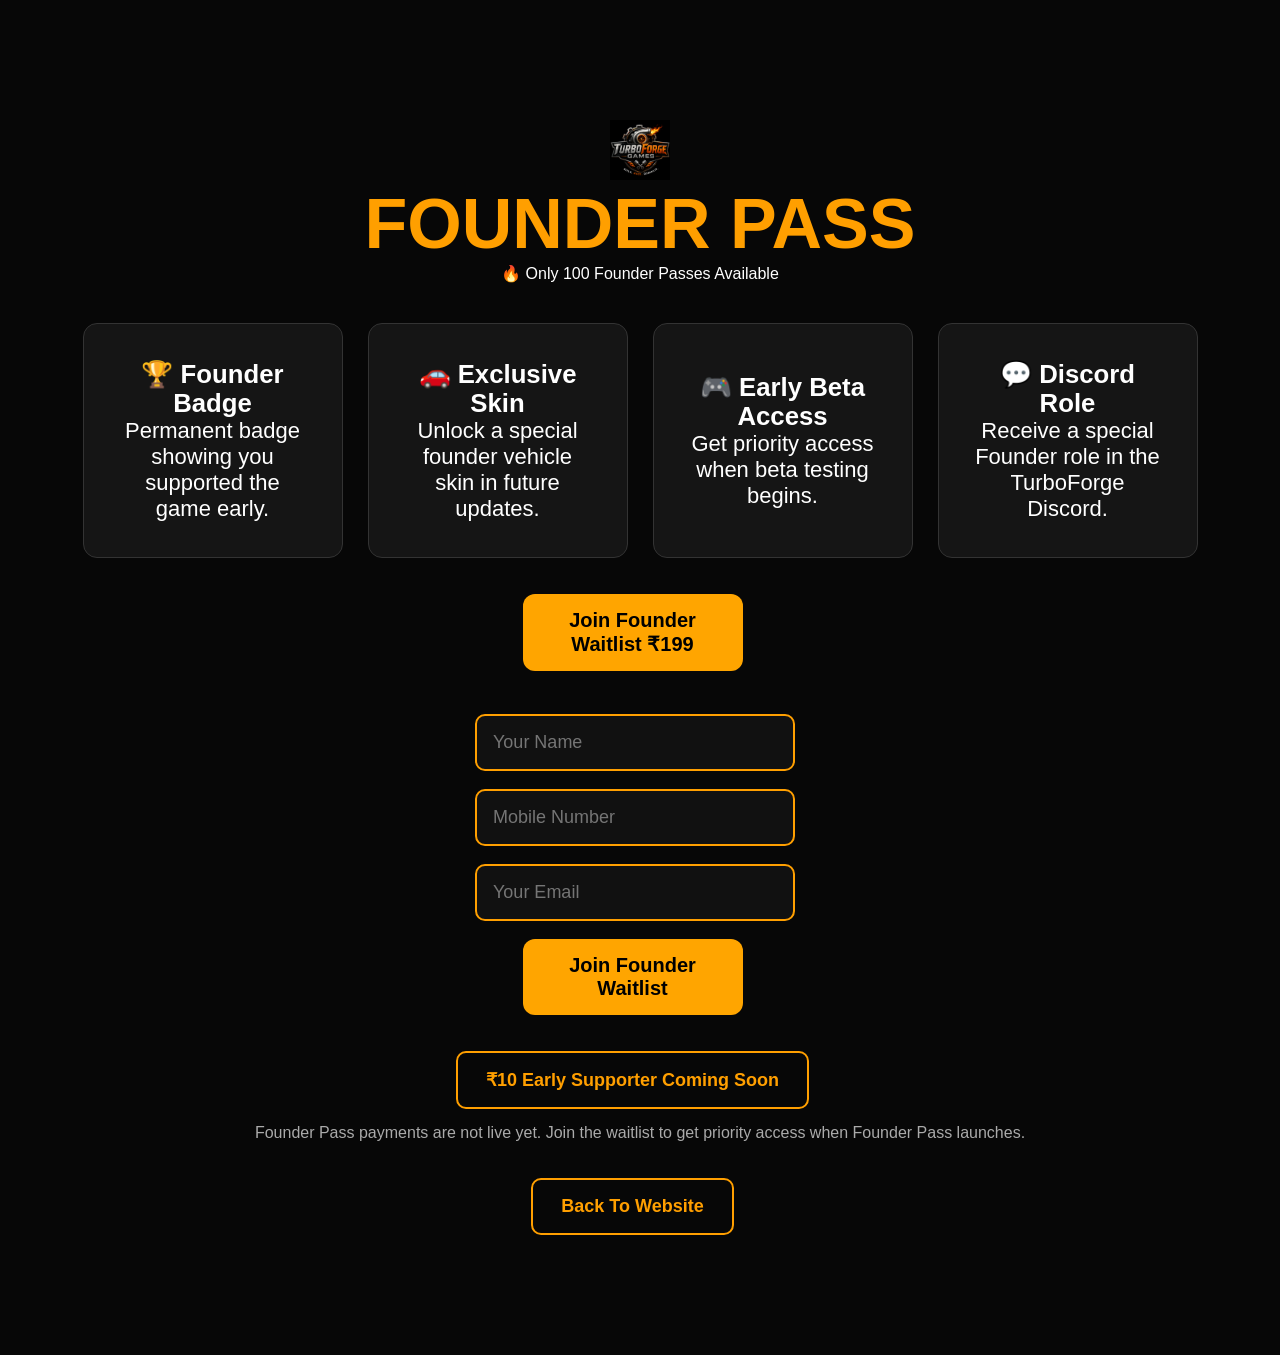
==== founder-pass.html @ 4db75bd0 "Update founder-pass.html" ====
<!DOCTYPE html>
<html>

<head>
    <title>Founder Pass | TurboForge Games</title>
    <link rel="stylesheet" href="style.css">
</head>

<body>

<section class="section">

    <div class="logo">
        <img src="assets/logo/logo.png" alt="TurboForge Games Logo">
    </div>

    <h1>Founder Pass</h1>

    <p>
       🔥 Only 100 Founder Passes Available
    </p>

    <div class="cards">

<div class="card">
<h3>🏆 Founder Badge</h3>
<p>Permanent badge showing you supported the game early.</p>
</div>

<div class="card">
<h3>🚗 Exclusive Skin</h3>
<p>Unlock a special founder vehicle skin in future updates.</p>
</div>

<div class="card">
<h3>🎮 Early Beta Access</h3>
<p>Get priority access when beta testing begins.</p>
</div>

<div class="card">
<h3>💬 Discord Role</h3>
<p>Receive a special Founder role in the TurboForge Discord.</p>
</div>

</div>

    <br><br>

    <button class="cta-button">
    Join Founder Waitlist ₹199
</button>


<br><br>

<form id="founderForm">

<input type="text"
placeholder="Your Name"
required>

<br><br>

<input type="tel"
placeholder="Mobile Number"
pattern="[0-9]{10}"
required>

<br><br>

<input type="email"
placeholder="Your Email"
required>

<br><br>

<button type="submit" class="cta-button">
Join Founder Waitlist
</button>

</form>

<p id="founderSuccess" style="display:none;">
✅ You have been added to the Founder Pass Waitlist.
</p>

<br><br>

<button class="outline">
    ₹10 Early Supporter Coming Soon
</button>
<p class="small-note">
Founder Pass payments are not live yet.
Join the waitlist to get priority access when Founder Pass launches.
</p>


    <br><br>

    <a href="index.html">
        <button class="outline">
            Back To Website
        </button>
    </a>

</section>

</body>
</html>
---- style.css ----
html {
    scroll-behavior: smooth;
}


* {
  margin: 0;
  padding: 0;
  box-sizing: border-box;
}

body {
  background: #070707;
  color: white;
  font-family: Arial, sans-serif;
}

header {
  position: fixed;
  top: 0;
  width: 100%;
  padding: 22px 60px;
  display: flex;
  justify-content: space-between;
  background: rgba(0,0,0,0.75);
  z-index: 10;
}

.logo img{
    height:60px;
}

nav a {
  color: white;
  margin-left: 25px;
  text-decoration: none;
}

.hero {
  min-height: 100vh;
  background:
    linear-gradient(rgba(0,0,0,0.65), rgba(0,0,0,0.9)),
    url("banner.png");
  background-size: cover;
  background-position: center;
  background-repeat: no-repeat;
  display: flex;
  align-items: center;
  padding: 120px 70px 60px;
}

.hero-content {
  max-width: 750px;
  margin-left: 0;
}

.tag {
  color: #ff9f00;
  font-weight: bold;
  letter-spacing: 3px;
  margin-bottom: 15px;
}

h1 {
  font-size: 70px;
  color: #ff9f00;
  text-transform: uppercase;
}

.subtitle {
  font-size: 22px;
  margin: 20px 0 30px;
  color: #dddddd;
}

button {
  background: #ff9f00;
  color: #111;
  border: none;
  padding: 16px 28px;
  margin-right: 15px;
  font-size: 18px;
  font-weight: bold;
  border-radius: 10px;
  cursor: pointer;
}

.outline {
  background: transparent;
  color: #ff9f00;
  border: 2px solid #ff9f00;
}

.section{
padding:120px 60px;
text-align:center;
}

.section h2, .founder h2 {
  color: #ff9f00;
  font-size: 40px;
  margin-bottom: 30px;
}

.cards {
  display: grid;
  grid-template-columns: repeat(4, 1fr);
  gap: 20px;
}

.cards div {
  background: #151515;
  padding: 35px;
  border-radius: 14px;
  font-size: 22px;
  border: 1px solid #333;
}

.founder {
  padding: 80px 60px;
  text-align: center;
  background: #111;
}

.founder p {
  font-size: 22px;
  margin-bottom: 30px;
}

footer {
  padding: 30px;
  text-align: center;
  background: #000;
  color: #aaa;
}

.cards{
display:flex;
gap:20px;
justify-content:center;
flex-wrap:wrap;
}

.card{
background:#111;
padding:30px;
border-radius:20px;
border:1px solid orange;
transition:0.3s;
min-height:160px;
}

.card:hover{
transform:translateY(-10px);
box-shadow:0 0 20px orange;
}
form {
  margin-top: 25px;
}

input {
  padding: 16px;
  width: 320px;
  max-width: 90%;
  border-radius: 10px;
  border: 2px solid #ff9f00;
  background: #111;
  color: white;
  font-size: 18px;
  margin-right: 10px;
}
.cards{
display:flex;
justify-content:center;
gap:20px;
flex-wrap:wrap;
margin-top:40px;
}

.card{
background:#111;
padding:30px;
width:250px;
border-radius:15px;
border:1px solid orange;
font-size:22px;
transition:0.3s;
}

.card:hover{
transform:translateY(-10px);
box-shadow:0 0 20px orange;
}   
.gallery{
display:flex;
flex-wrap:wrap;
justify-content:center;
gap:30px;
}

.shot img{
width:350px;
height:220px;
object-fit:cover;
border-radius:15px;
border:2px solid orange;
transition:0.3s;
}

.shot img:hover{
transform:scale(1.05);
}

.shot{
width:300px;
height:180px;
background:#151515;
border:1px solid orange;
border-radius:15px;

display:flex;
justify-content:center;
align-items:center;

font-size:24px;

margin-top:20px;
overflow:hidden;
}
.logo img {
  height: 60px;
  width: auto;
}
.shot{
  background: none;
  border: none;
  width: auto;
  height: auto;
  padding: 0;
}

.shot img{
  width: 350px;
  height: 220px;
  object-fit: cover;
  border-radius: 15px;
  border: 2px solid orange;
  display: block;
}

footer {
    text-align: center;
    padding: 20px;
}

footer a {
    color: orange;
    text-decoration: none;
}

footer a:hover {
    color: white;
}

.card ul {
    text-align: left;
    padding-left: 25px;
}

.cta-button {
    width: 220px;
    padding: 15px;
    font-size: 20px;
    background: orange;
    color: black;
    border: none;
    border-radius: 12px;
    font-weight: bold;
    cursor: pointer;
}

.cta-button:hover {
    background: white;
}

/* About Section */

.about {
    text-align: center;
    padding: 80px 20px;
    max-width: 1000px;
    margin: 0 auto;
}

.about h2 {
    color: orange;
    font-size: 48px;
    margin-bottom: 20px;
}

.about-text {
    font-size: 22px;
    line-height: 1.8;
    color: white;
}

html {
  scroll-behavior: smooth;
}

.beta-counter {
  color: orange;
  margin-top: 15px;
  font-size: 20px;
  font-weight: bold;
}

.cards a{
    text-decoration:none;
    color:white;
}

.cards a:hover{
    color:white;
}

.cards a {
  text-decoration: none;
  color: white;
  display: block;
}

.cards a:visited {
  color: white;
}

.cards a:hover {
  color: white;
}

.cards {
    display: grid;
    grid-template-columns: repeat(3, 1fr);
    gap: 20px;
}

.cards {
  display: flex;
  justify-content: center;
  align-items: stretch;
  gap: 25px;
  flex-wrap: wrap;
}

.card {
  width: 260px;
  min-height: 170px;
  display: flex;
  flex-direction: column;
  justify-content: center;
  align-items: center;
}

.small-note {
    color: #aaa;
    font-size: 16px;
    margin-top: 15px;
    text-align: center;
} 

#successMessage {
  display: none;
  margin-top: 20px;
  padding: 18px;
  background: rgba(255, 159, 0, 0.12);
  border: 1px solid orange;
  border-radius: 12px;
  color: white;
  font-size: 18px;
  font-weight: bold;
}

.founder-counter {
    color: orange;
    font-size: 22px;
    font-weight: bold;
    margin: 20px 0;
}
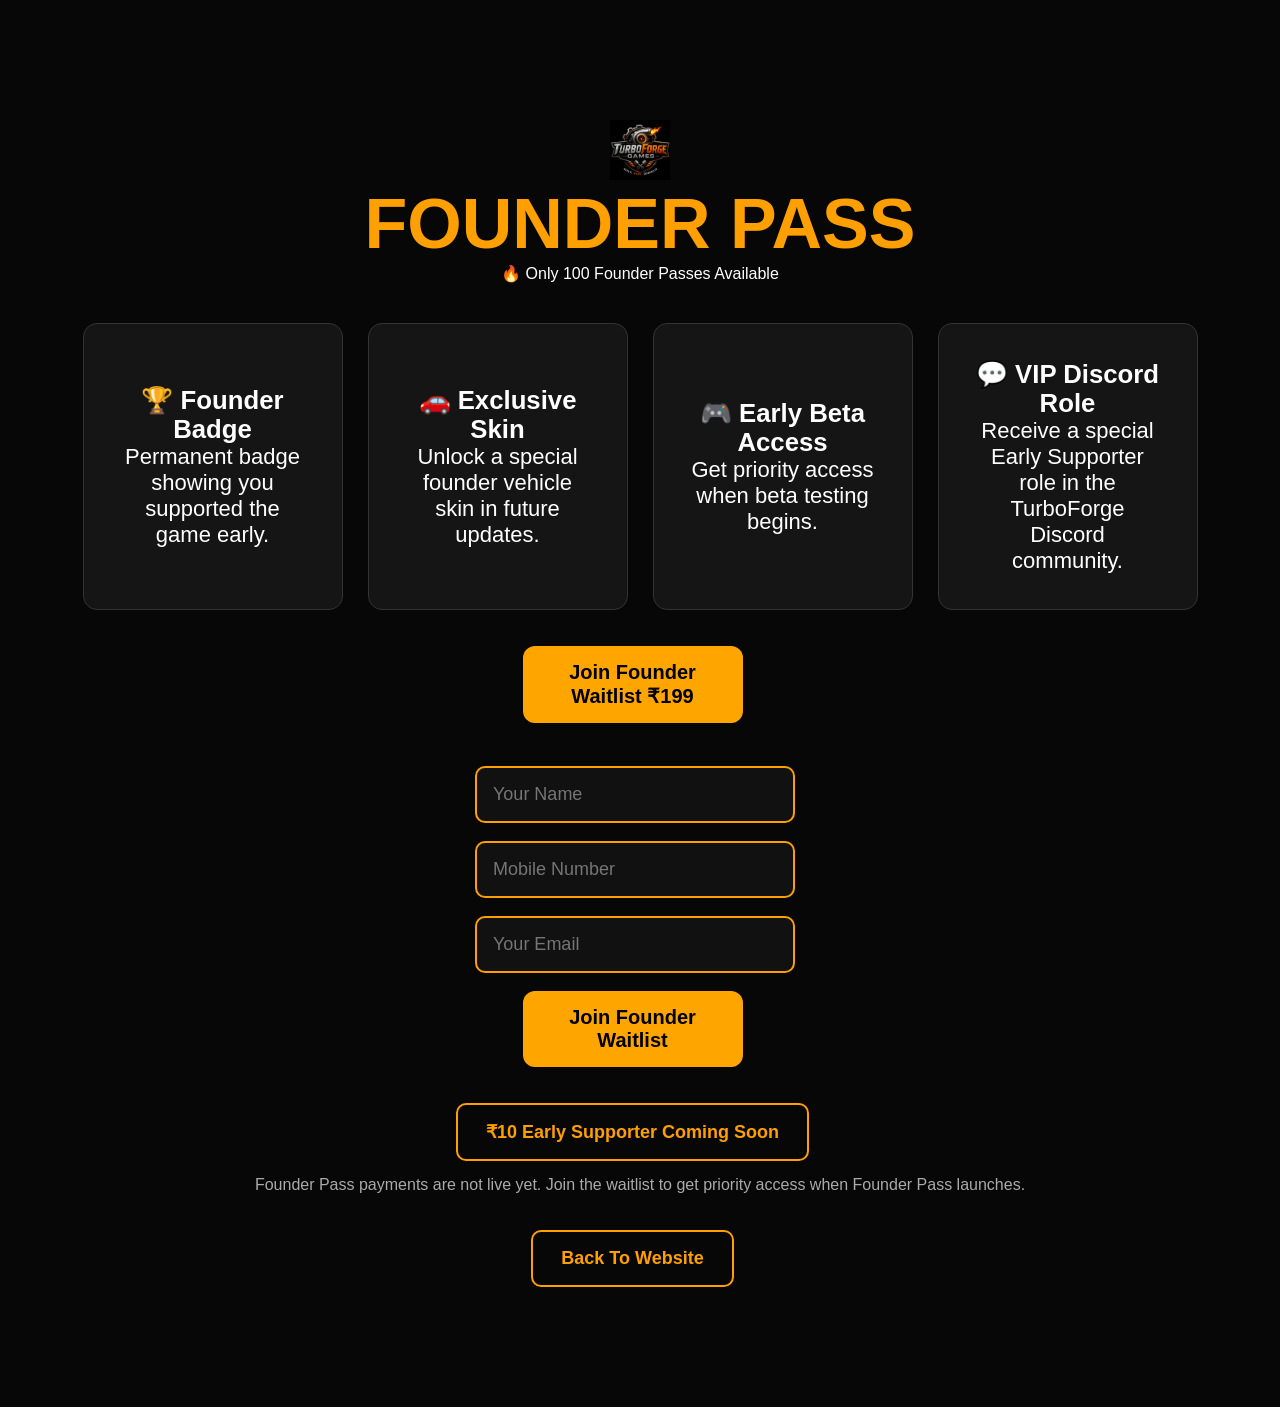
==== commit 63d28110: "Update founder-pass.html" ====
--- a/founder-pass.html
+++ b/founder-pass.html
@@ -38,8 +38,8 @@
 </div>
 
 <div class="card">
-<h3>💬 Discord Role</h3>
-<p>Receive a special Founder role in the TurboForge Discord.</p>
+<h3>💬 VIP Discord Role</h3>
+<p>Receive a special Early Supporter role in the TurboForge Discord community.</p>
 </div>
 
 </div>
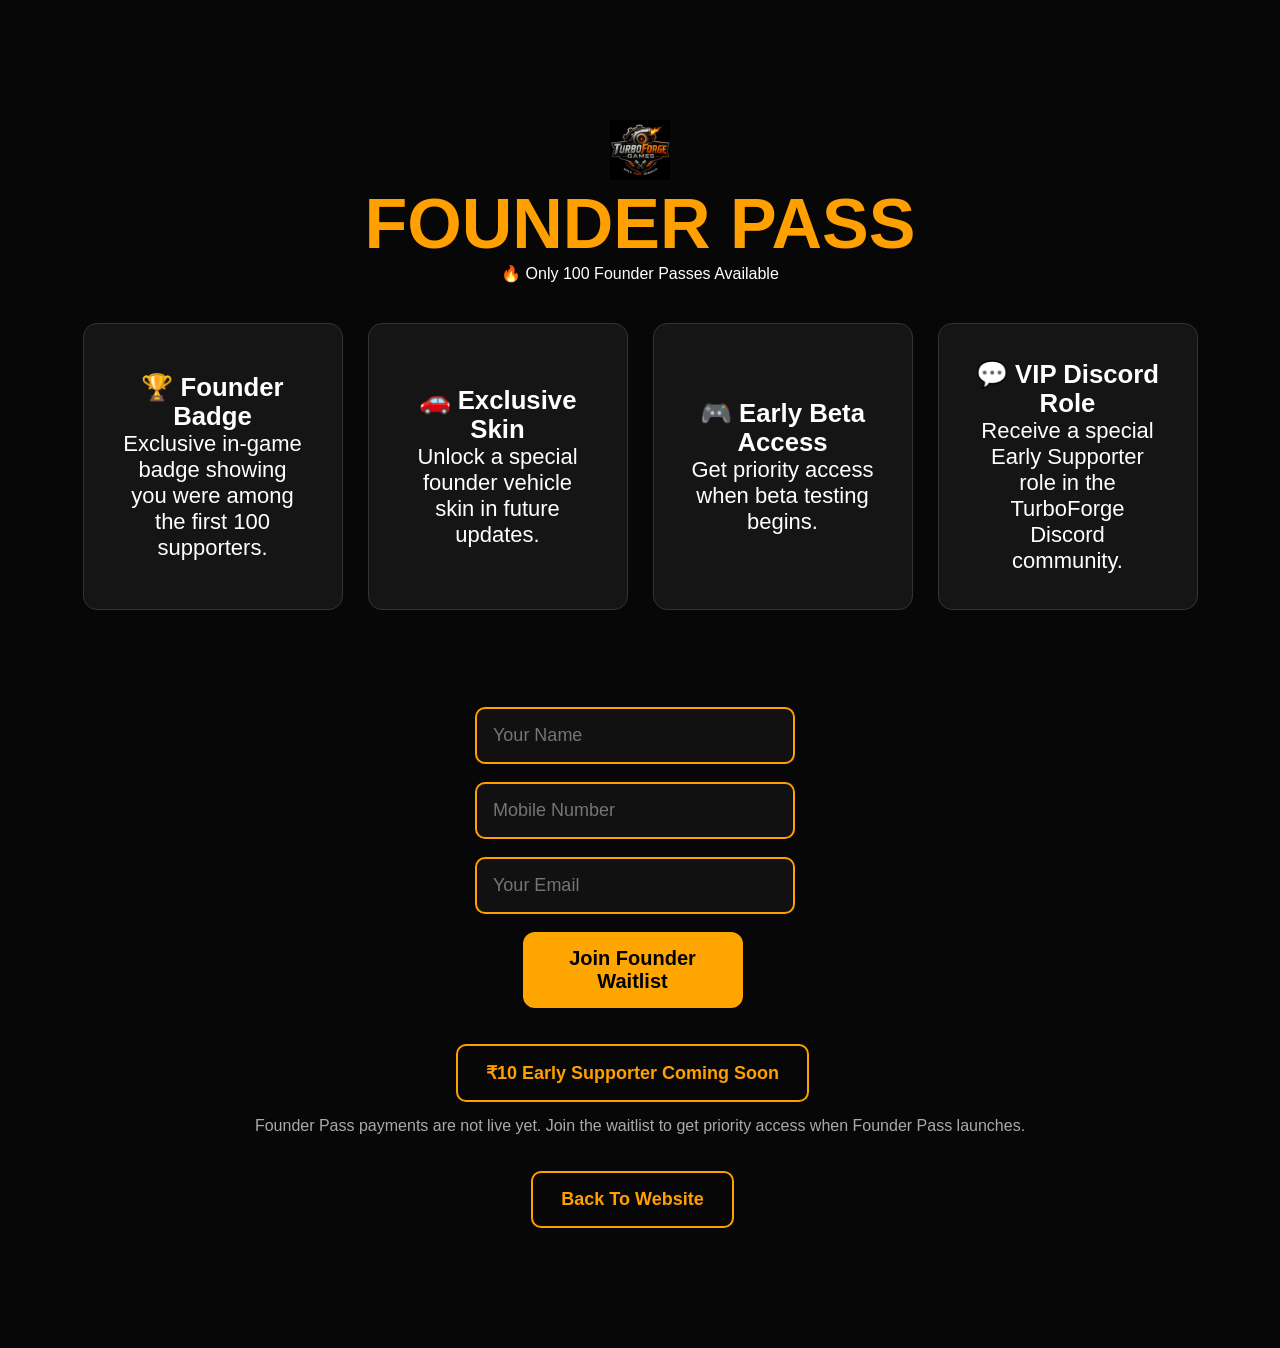
==== commit f8872223: "Update founder-pass.html" ====
--- a/founder-pass.html
+++ b/founder-pass.html
@@ -24,7 +24,7 @@
 
 <div class="card">
 <h3>🏆 Founder Badge</h3>
-<p>Permanent badge showing you supported the game early.</p>
+<p>Exclusive in-game badge showing you were among the first 100 supporters.</p>
 </div>
 
 <div class="card">
@@ -46,8 +46,6 @@
 
     <br><br>
 
-    <button class="cta-button">
-    Join Founder Waitlist ₹199
 </button>
 
 
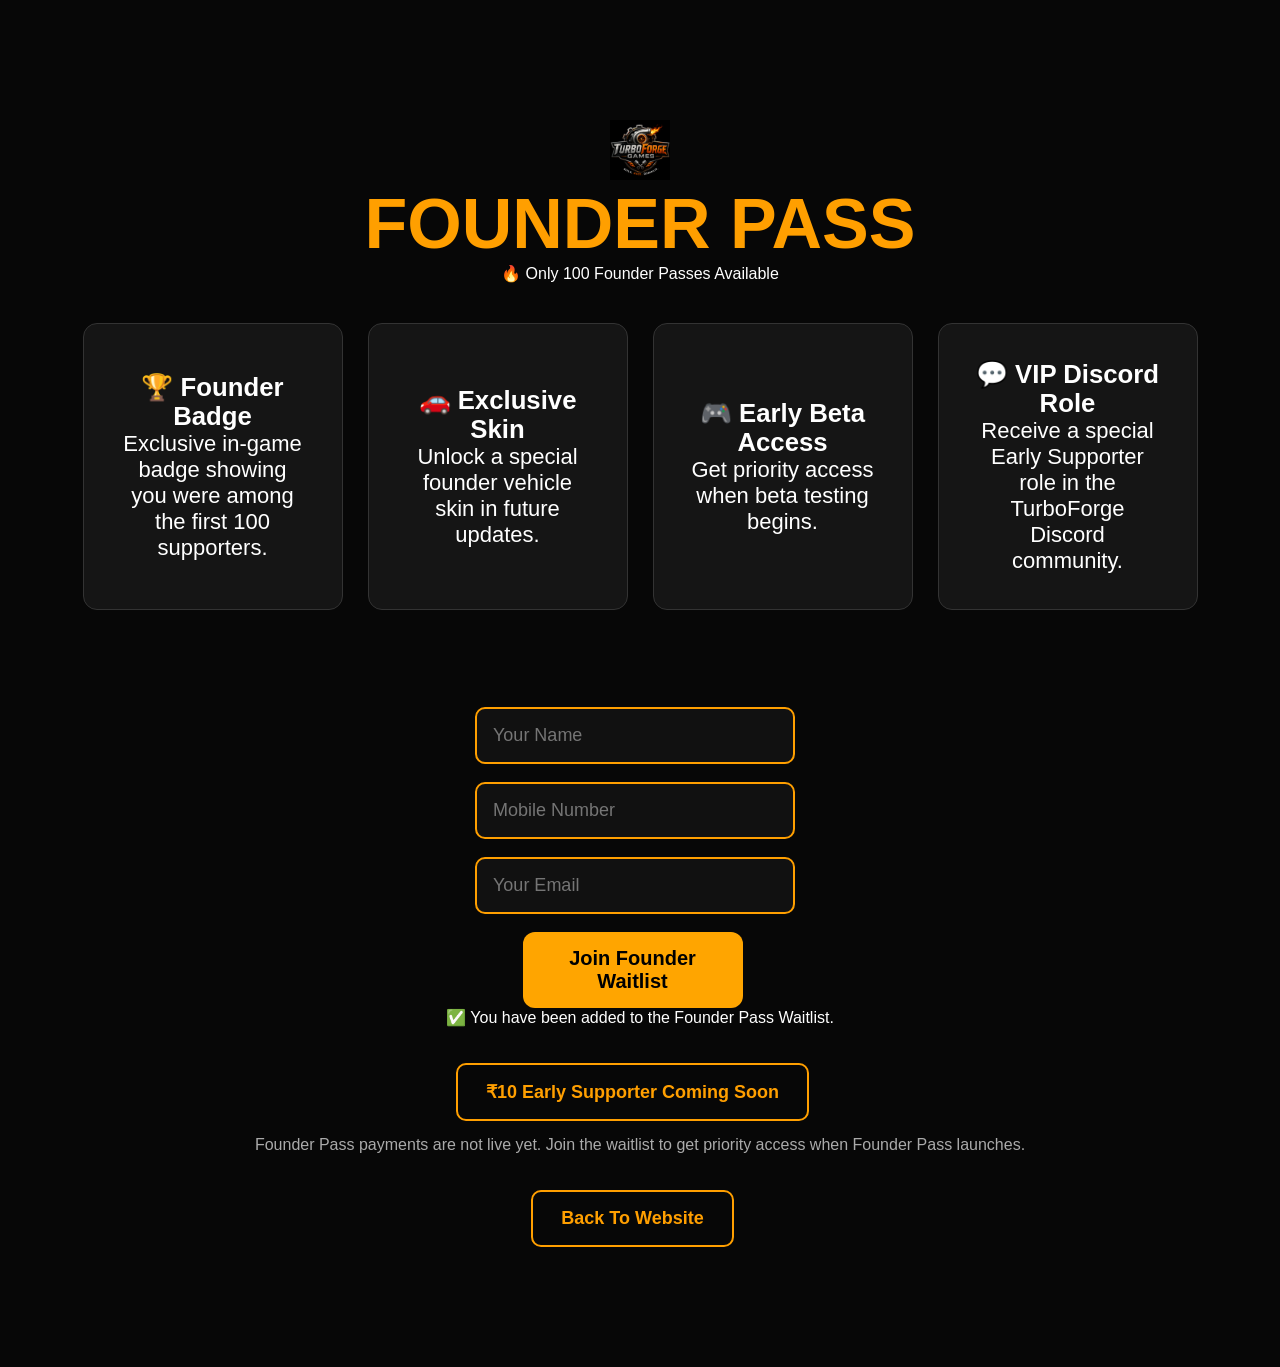
==== commit 023c4f03: "Update founder-pass.html" ====
--- a/founder-pass.html
+++ b/founder-pass.html
@@ -78,7 +78,7 @@
 
 </form>
 
-<p id="founderSuccess" style="display:none;">
+<p id="founderSuccess">
 ✅ You have been added to the Founder Pass Waitlist.
 </p>
 
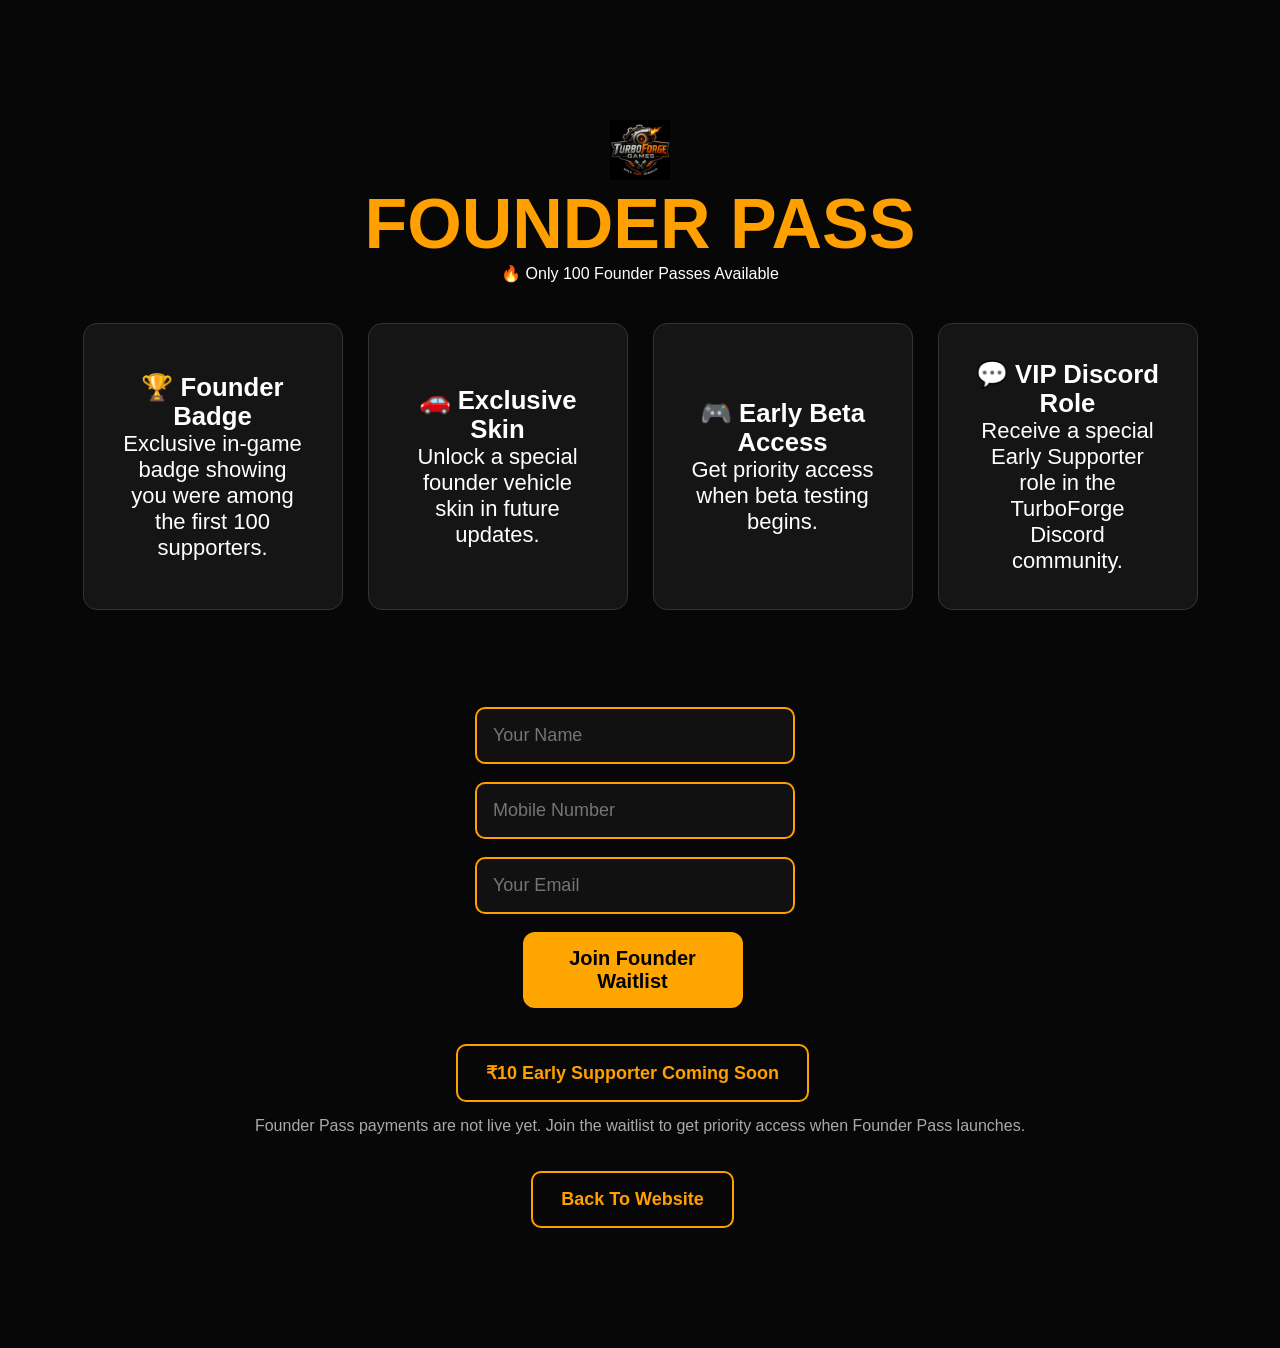
==== commit 3dd94237: "Update founder-pass.html" ====
--- a/founder-pass.html
+++ b/founder-pass.html
@@ -78,7 +78,7 @@
 
 </form>
 
-<p id="founderSuccess">
+<p id="founderSuccess" style="display:none;">
 ✅ You have been added to the Founder Pass Waitlist.
 </p>
 
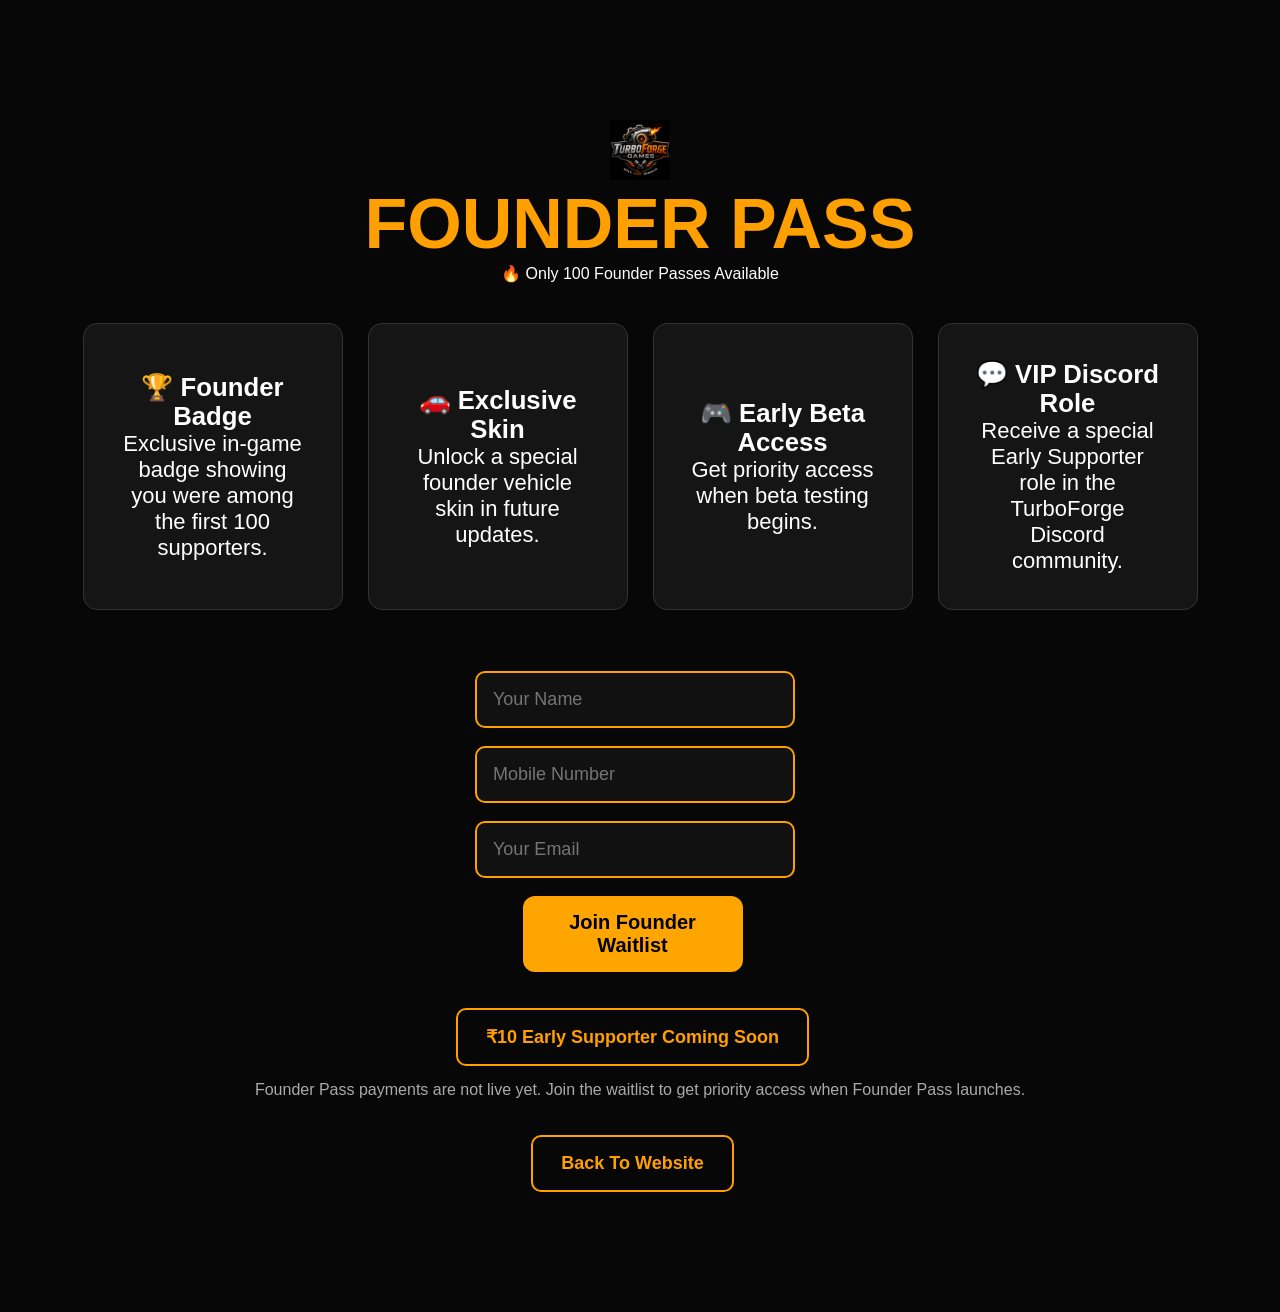
==== commit 0e7db33b: "Update founder-pass.html" ====
--- a/founder-pass.html
+++ b/founder-pass.html
@@ -46,11 +46,6 @@
 
     <br><br>
 
-</button>
-
-
-<br><br>
-
 <form id="founderForm">
 
 <input type="text"
@@ -61,7 +56,6 @@
 
 <input type="tel"
 placeholder="Mobile Number"
-pattern="[0-9]{10}"
 required>
 
 <br><br>
@@ -85,7 +79,7 @@
 <br><br>
 
 <button class="outline">
-    ₹10 Early Supporter Coming Soon
+₹10 Early Supporter Coming Soon
 </button>
 <p class="small-note">
 Founder Pass payments are not live yet.
@@ -103,5 +97,7 @@
 
 </section>
 
+<script src="script.js"></script>
+
 </body>
 </html>
